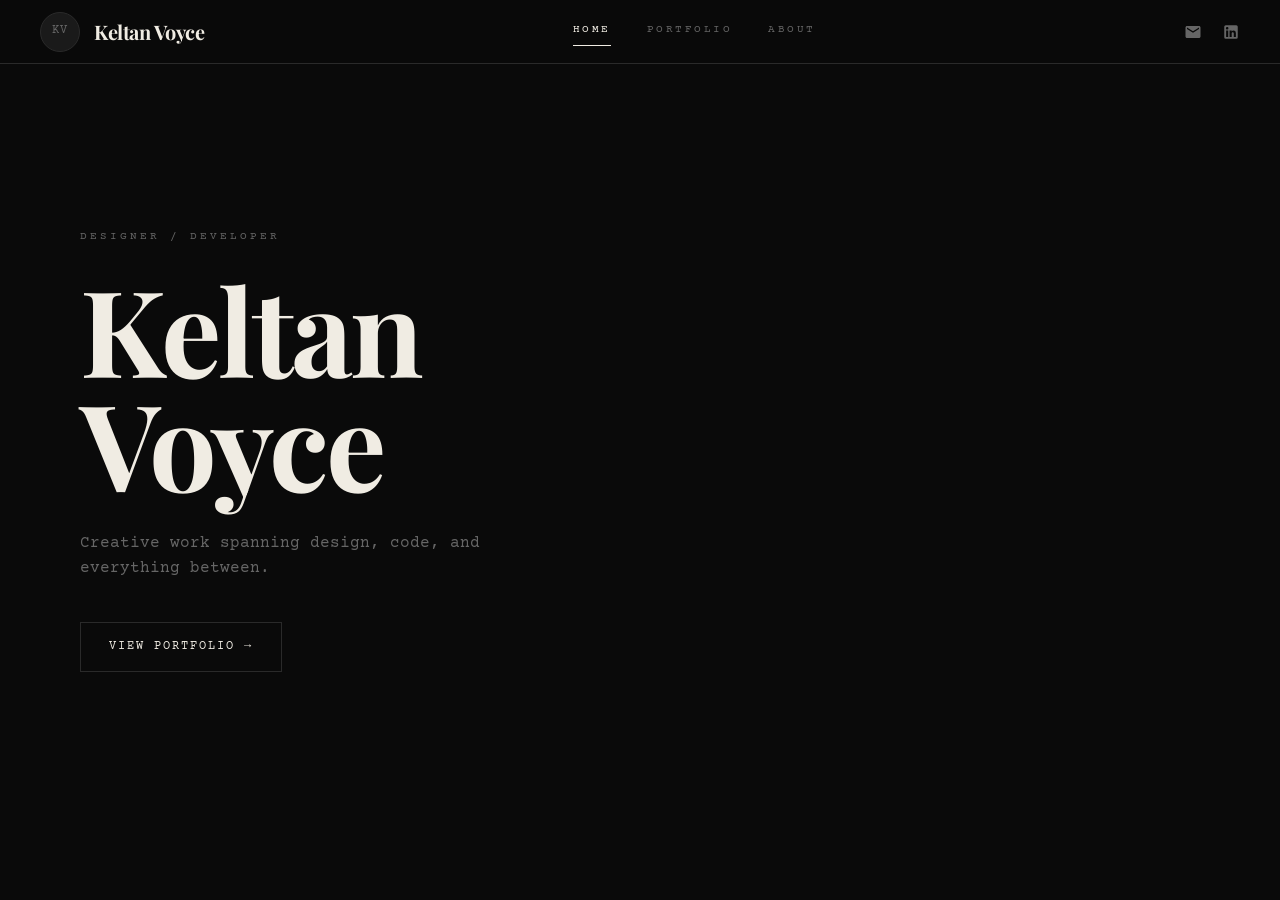
==== index.html @ 8bb9704a "Initial portfolio deployment" ====
<!DOCTYPE html>
<html lang="en">
<head>
  <meta charset="UTF-8">
  <meta name="viewport" content="width=device-width, initial-scale=1.0">
  <title>Keltan Voyce</title>
  <link rel="stylesheet" href="css/style.css">
</head>
<body>

  <nav>
    <a class="nav-left" href="index.html">
      <div class="nav-avatar">
        <!-- <img src="images/profile.jpg" alt="Keltan Voyce"> -->
        <span class="initials">KV</span>
      </div>
      <span class="nav-name">Keltan Voyce</span>
    </a>

    <div class="nav-links">
      <a href="index.html" class="active">Home</a>
      <a href="portfolio.html">Portfolio</a>
      <a href="about.html">About</a>
    </div>

    <div class="nav-icons">
      <a href="mailto:your@email.com" title="Email" aria-label="Send email">
        <svg viewBox="0 0 24 24"><path d="M20 4H4C2.9 4 2 4.9 2 6v12c0 1.1.9 2 2 2h16c1.1 0 2-.9 2-2V6c0-1.1-.9-2-2-2zm0 4l-8 5-8-5V6l8 5 8-5v2z"/></svg>
      </a>
      <a href="https://linkedin.com/in/yourprofile" title="LinkedIn" aria-label="LinkedIn" target="_blank" rel="noopener">
        <svg viewBox="0 0 24 24"><path d="M19 3A2 2 0 0 1 21 5V19A2 2 0 0 1 19 21H5A2 2 0 0 1 3 19V5A2 2 0 0 1 5 3H19M18.5 18.5V13.2A3.26 3.26 0 0 0 15.24 9.94C14.39 9.94 13.4 10.46 12.92 11.24V10.13H10.13V18.5H12.92V13.57C12.92 12.8 13.54 12.17 14.31 12.17A1.4 1.4 0 0 1 15.71 13.57V18.5H18.5M6.88 8.56A1.68 1.68 0 0 0 8.56 6.88C8.56 5.95 7.81 5.19 6.88 5.19A1.69 1.69 0 0 0 5.19 6.88C5.19 7.81 5.95 8.56 6.88 8.56M8.27 18.5V10.13H5.5V18.5H8.27Z"/></svg>
      </a>
    </div>
  </nav>

  <main class="home-main">
    <div class="home-hero">
      <p class="home-eyebrow">Designer / Developer</p>
      <h1 class="home-title">Keltan<br>Voyce</h1>
      <p class="home-sub">
        <!--  Write a short tagline or bio here  -->
        Creative work spanning design, code, and everything between.
      </p>
      <a href="portfolio.html" class="home-cta">View Portfolio →</a>
    </div>
  </main>

  <script src="js/main.js"></script>
</body>
</html>
---- css/style.css ----
/* ─────────────────────────────────────────
   Keltan Voyce Portfolio — style.css
   ───────────────────────────────────────── */

@import url('https://fonts.googleapis.com/css2?family=Playfair+Display:wght@400;700&family=Courier+Prime:wght@400;700&display=swap');

/* ── RESET ── */
*, *::before, *::after {
  box-sizing: border-box;
  margin: 0;
  padding: 0;
}

/* ── TOKENS ── */
:root {
  --bg:          #0a0a0a;
  --fg:          #f0ece3;
  --muted:       #666;
  --border:      #2a2a2a;
  --border-hover:#444;
  --nav-h:       64px;
  --margin-w:    120px;
  --font-serif:  'Playfair Display', Georgia, serif;
  --font-mono:   'Courier Prime', 'Courier New', monospace;
}

/* ── BASE ── */
html { scroll-behavior: smooth; }

body {
  background: var(--bg);
  color: var(--fg);
  font-family: var(--font-mono);
  font-size: 15px;
  line-height: 1.7;
  min-height: 100vh;
}

a { color: inherit; }
img { display: block; width: 100%; height: 100%; object-fit: cover; }

/* ─────────────────────────────────────────
   NAVIGATION
   ───────────────────────────────────────── */
nav {
  position: fixed;
  top: 0; left: 0; right: 0;
  height: var(--nav-h);
  background: rgba(10, 10, 10, 0.96);
  border-bottom: 1px solid var(--border);
  display: flex;
  align-items: center;
  justify-content: space-between;
  padding: 0 40px;
  z-index: 100;
  backdrop-filter: blur(10px);
  -webkit-backdrop-filter: blur(10px);
}

/* Left: avatar + name */
.nav-left {
  display: flex;
  align-items: center;
  gap: 14px;
  text-decoration: none;
  color: var(--fg);
}

.nav-avatar {
  width: 40px;
  height: 40px;
  border-radius: 50%;
  border: 1px solid var(--border);
  background: #1a1a1a;
  display: flex;
  align-items: center;
  justify-content: center;
  overflow: hidden;
  flex-shrink: 0;
}

.nav-avatar img {
  /* shown when src is set */
}

.nav-avatar .initials {
  font-size: 12px;
  letter-spacing: 1px;
  color: var(--muted);
}

.nav-name {
  font-family: var(--font-serif);
  font-size: 20px;
  font-weight: 700;
  letter-spacing: -0.5px;
}

/* Centre: page links */
.nav-links {
  display: flex;
  align-items: center;
  gap: 36px;
}

.nav-links a {
  font-size: 11px;
  text-transform: uppercase;
  letter-spacing: 2.5px;
  color: var(--muted);
  text-decoration: none;
  transition: color 0.2s;
  position: relative;
  padding-bottom: 2px;
}

.nav-links a:hover { color: var(--fg); }

.nav-links a.active {
  color: var(--fg);
}

/* Underline for active link */
.nav-links a.active::after {
  content: '';
  position: absolute;
  bottom: -4px;
  left: 0; right: 0;
  height: 1px;
  background: var(--fg);
}

/* Right: icon links */
.nav-icons {
  display: flex;
  align-items: center;
  gap: 20px;
}

.nav-icons a {
  color: var(--muted);
  text-decoration: none;
  display: flex;
  align-items: center;
  transition: color 0.2s;
}

.nav-icons a:hover { color: var(--fg); }
.nav-icons svg { width: 18px; height: 18px; fill: currentColor; }

/* ─────────────────────────────────────────
   SHARED
   ───────────────────────────────────────── */
main {
  padding-top: var(--nav-h);
}

/* ─────────────────────────────────────────
   HOME PAGE
   ───────────────────────────────────────── */
.home-main {
  min-height: 100vh;
  display: flex;
  align-items: center;
  padding: 0 80px;
}

.home-hero {
  max-width: 700px;
}

.home-eyebrow {
  font-size: 11px;
  text-transform: uppercase;
  letter-spacing: 3px;
  color: var(--muted);
  margin-bottom: 24px;
}

.home-title {
  font-family: var(--font-serif);
  font-size: clamp(64px, 10vw, 120px);
  font-weight: 700;
  line-height: 0.95;
  letter-spacing: -3px;
  margin-bottom: 32px;
}

.home-sub {
  font-size: 16px;
  color: var(--muted);
  max-width: 420px;
  margin-bottom: 40px;
  line-height: 1.6;
}

.home-cta {
  display: inline-block;
  font-size: 12px;
  letter-spacing: 2px;
  text-transform: uppercase;
  text-decoration: none;
  color: var(--fg);
  border: 1px solid var(--border);
  padding: 14px 28px;
  transition: border-color 0.2s, background 0.2s;
}

.home-cta:hover {
  border-color: var(--fg);
  background: rgba(240, 236, 227, 0.05);
}

/* ─────────────────────────────────────────
   PORTFOLIO PAGE
   ───────────────────────────────────────── */

/* Spinning "My Work" title */
.title-section {
  display: flex;
  align-items: center;
  justify-content: center;
  padding: 80px 40px 64px;
}

.spin-title {
  font-family: var(--font-serif);
  font-size: clamp(52px, 9vw, 96px);
  font-weight: 700;
  letter-spacing: -2px;
  display: inline-block;
  animation: spin3d 7s ease-in-out infinite;
  transform-origin: center center;
}

@keyframes spin3d {
  0%   { transform: perspective(700px) rotateY(0deg);   opacity: 1;   }
  22%  { transform: perspective(700px) rotateY(90deg);  opacity: 0.2; }
  50%  { transform: perspective(700px) rotateY(180deg); opacity: 1;   }
  72%  { transform: perspective(700px) rotateY(270deg); opacity: 0.2; }
  100% { transform: perspective(700px) rotateY(360deg); opacity: 1;   }
}

/* Gallery layout with side margins */
.gallery-wrapper {
  display: flex;
  min-height: 70vh;
}

/* Side art margins */
.side-margin {
  width: var(--margin-w);
  flex-shrink: 0;
  display: flex;
  flex-direction: column;
  align-items: center;
  justify-content: center;
  padding: 40px 12px;
  gap: 0;
}

.side-margin.left  { border-right: 1px solid var(--border); }
.side-margin.right { border-left:  1px solid var(--border); }

.side-art-deco {
  width: 1px;
  flex: 1;
  max-height: 160px;
  background: linear-gradient(to bottom, transparent, var(--border), transparent);
}

.side-art-placeholder {
  writing-mode: vertical-rl;
  font-size: 9px;
  letter-spacing: 4px;
  text-transform: uppercase;
  color: var(--border);
  padding: 16px 0;
}

/* Drop your art image in the margin: */
.side-art-img {
  width: 90px;
  height: auto;
  object-fit: contain;
}

/* 2-column gallery grid */
.gallery-grid {
  flex: 1;
  display: grid;
  grid-template-columns: 1fr 1fr;
  gap: 2px;
  padding: 2px;
  align-content: start;
}

/* Each project card */
.gallery-item {
  position: relative;
  aspect-ratio: 4 / 3;
  display: block;
  text-decoration: none;
  overflow: hidden;
  border: 1px solid var(--border);
  background: #0f0f0f;
  transition: border-color 0.3s;
}

.gallery-item:hover {
  border-color: var(--border-hover);
}

.gallery-item-inner {
  width: 100%;
  height: 100%;
  transition: transform 0.5s cubic-bezier(0.25, 0.46, 0.45, 0.94);
}

.gallery-item:hover .gallery-item-inner {
  transform: scale(1.04);
}

/* Hover overlay */
.gallery-overlay {
  position: absolute;
  inset: 0;
  background: rgba(10, 10, 10, 0.75);
  display: flex;
  flex-direction: column;
  align-items: center;
  justify-content: center;
  gap: 6px;
  opacity: 0;
  transition: opacity 0.3s ease;
  border: 2px solid rgba(240, 236, 227, 0.3);
}

.gallery-item:hover .gallery-overlay {
  opacity: 1;
}

.overlay-title {
  font-family: var(--font-serif);
  font-size: 22px;
  font-weight: 700;
  color: var(--fg);
}

.overlay-sub {
  font-size: 10px;
  letter-spacing: 3px;
  text-transform: uppercase;
  color: rgba(240, 236, 227, 0.55);
}

.overlay-arrow {
  position: absolute;
  bottom: 18px;
  right: 20px;
  font-size: 18px;
  color: var(--fg);
}

/* Image placeholders (swap for real <img> tags) */
.img-placeholder {
  width: 100%; height: 100%;
}

.img-1 { background: repeating-linear-gradient(45deg,  #161616, #161616 2px, #1c1c1c 2px, #1c1c1c 10px); }
.img-2 { background: radial-gradient(ellipse at 30% 40%, #1e1e1e 0%, #0d0d0d 70%); }
.img-3 { background: repeating-linear-gradient(0deg,   #161616, #161616 3px, #111 3px, #111 12px); }
.img-4 { background: radial-gradient(circle at 70% 60%, #1a1a1a 0%, #0c0c0c 60%); }
.img-5 { background: repeating-linear-gradient(-45deg, #181818, #181818 2px, #0f0f0f 2px, #0f0f0f 8px); }
.img-6 { background: radial-gradient(ellipse at 50% 20%, #1b1b1b 0%, #090909 80%); }

/* ─────────────────────────────────────────
   ABOUT PAGE
   ───────────────────────────────────────── */
.about-main {
  min-height: 100vh;
  display: flex;
  align-items: center;
  padding: 80px 80px;
}

.about-grid {
  display: grid;
  grid-template-columns: 1fr 1.6fr;
  gap: 80px;
  max-width: 960px;
  width: 100%;
}

.about-photo-placeholder {
  aspect-ratio: 3 / 4;
  background: #111;
  border: 1px solid var(--border);
  display: flex;
  align-items: center;
  justify-content: center;
  font-family: var(--font-serif);
  font-size: 48px;
  color: var(--border);
}

.about-eyebrow {
  font-size: 10px;
  text-transform: uppercase;
  letter-spacing: 3px;
  color: var(--muted);
  margin-bottom: 16px;
}

.about-heading {
  font-family: var(--font-serif);
  font-size: 42px;
  font-weight: 700;
  letter-spacing: -1px;
  margin-bottom: 32px;
}

.about-body p {
  color: rgba(240, 236, 227, 0.75);
  margin-bottom: 16px;
  line-height: 1.8;
}

.about-contact {
  margin-top: 40px;
  display: flex;
  flex-direction: column;
  gap: 12px;
}

.contact-link {
  display: inline-flex;
  align-items: center;
  gap: 10px;
  text-decoration: none;
  color: var(--muted);
  font-size: 13px;
  transition: color 0.2s;
}

.contact-link:hover { color: var(--fg); }
.contact-link svg { width: 16px; height: 16px; fill: currentColor; flex-shrink: 0; }

/* ─────────────────────────────────────────
   PROJECT PAGE
   ───────────────────────────────────────── */
.project-main {
  max-width: 860px;
  margin: 0 auto;
  padding: 60px 40px 120px;
}

.project-back {
  margin-bottom: 48px;
}

.project-back a {
  font-size: 11px;
  text-transform: uppercase;
  letter-spacing: 2px;
  color: var(--muted);
  text-decoration: none;
  transition: color 0.2s;
}

.project-back a:hover { color: var(--fg); }

.project-header {
  margin-bottom: 48px;
}

.project-category {
  font-size: 10px;
  text-transform: uppercase;
  letter-spacing: 3px;
  color: var(--muted);
  margin-bottom: 12px;
}

.project-title {
  font-family: var(--font-serif);
  font-size: clamp(36px, 6vw, 64px);
  font-weight: 700;
  letter-spacing: -2px;
  line-height: 1;
  margin-bottom: 20px;
}

.project-tagline {
  font-size: 16px;
  color: var(--muted);
  max-width: 500px;
  line-height: 1.6;
}

.project-hero {
  width: 100%;
  aspect-ratio: 16 / 9;
  overflow: hidden;
  margin-bottom: 64px;
  border: 1px solid var(--border);
}

.project-hero-placeholder {
  width: 100%;
  height: 100%;
  background: #111;
}

.project-body {
  display: grid;
  grid-template-columns: 180px 1fr;
  gap: 60px;
  margin-bottom: 80px;
}

.project-meta {
  display: flex;
  flex-direction: column;
  gap: 24px;
}

.meta-item {
  display: flex;
  flex-direction: column;
  gap: 4px;
}

.meta-label {
  font-size: 9px;
  text-transform: uppercase;
  letter-spacing: 2px;
  color: var(--muted);
}

.meta-value {
  font-size: 13px;
  color: var(--fg);
}

.project-text h2 {
  font-family: var(--font-serif);
  font-size: 24px;
  font-weight: 700;
  margin: 0 0 16px;
  padding-top: 40px;
}

.project-text h2:first-child { padding-top: 0; }

.project-text p {
  color: rgba(240, 236, 227, 0.75);
  line-height: 1.8;
  margin-bottom: 20px;
}

.project-text img {
  width: 100%;
  margin: 32px 0;
  border: 1px solid var(--border);
}

.project-nav {
  border-top: 1px solid var(--border);
  padding-top: 40px;
  text-align: right;
}

.project-next {
  font-size: 11px;
  text-transform: uppercase;
  letter-spacing: 2px;
  color: var(--muted);
  text-decoration: none;
  transition: color 0.2s;
}

.project-next:hover { color: var(--fg); }

/* ─────────────────────────────────────────
   RESPONSIVE
   ───────────────────────────────────────── */
@media (max-width: 900px) {
  :root { --margin-w: 0px; }

  nav { padding: 0 20px; }

  .nav-name { font-size: 17px; }
  .nav-links { gap: 20px; }

  .side-margin { display: none; }

  .home-main  { padding: 60px 24px; }
  .about-main { padding: 60px 24px; }

  .about-grid {
    grid-template-columns: 1fr;
    gap: 40px;
  }

  .project-main { padding: 48px 24px 80px; }

  .project-body {
    grid-template-columns: 1fr;
    gap: 40px;
  }

  .project-meta { flex-direction: row; flex-wrap: wrap; gap: 20px; }
}

@media (max-width: 600px) {
  .nav-links a:not(.active) { display: none; }

  .gallery-grid {
    grid-template-columns: 1fr;
  }

  .home-title { letter-spacing: -2px; }
}
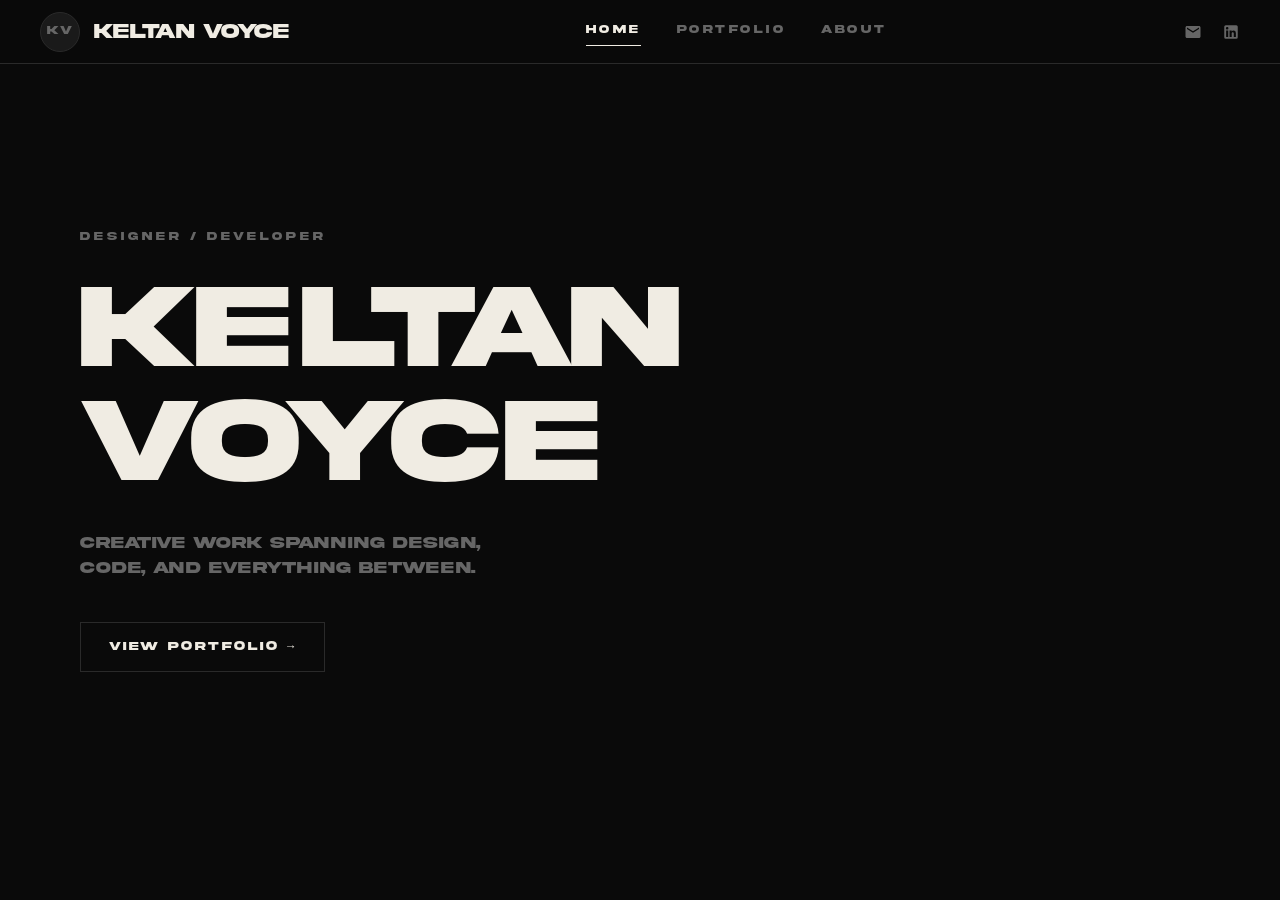
==== commit d95a11e6: "Add real email and LinkedIn links" ====
--- a/index.html
+++ b/index.html
@@ -24,10 +24,10 @@
     </div>
 
     <div class="nav-icons">
-      <a href="mailto:your@email.com" title="Email" aria-label="Send email">
+      <a href="mailto:keltanvoy@gmail.com" title="Email" aria-label="Send email">
         <svg viewBox="0 0 24 24"><path d="M20 4H4C2.9 4 2 4.9 2 6v12c0 1.1.9 2 2 2h16c1.1 0 2-.9 2-2V6c0-1.1-.9-2-2-2zm0 4l-8 5-8-5V6l8 5 8-5v2z"/></svg>
       </a>
-      <a href="https://linkedin.com/in/yourprofile" title="LinkedIn" aria-label="LinkedIn" target="_blank" rel="noopener">
+      <a href="https://www.linkedin.com/in/keltan-voyce-00b144232/" title="LinkedIn" aria-label="LinkedIn" target="_blank" rel="noopener">
         <svg viewBox="0 0 24 24"><path d="M19 3A2 2 0 0 1 21 5V19A2 2 0 0 1 19 21H5A2 2 0 0 1 3 19V5A2 2 0 0 1 5 3H19M18.5 18.5V13.2A3.26 3.26 0 0 0 15.24 9.94C14.39 9.94 13.4 10.46 12.92 11.24V10.13H10.13V18.5H12.92V13.57C12.92 12.8 13.54 12.17 14.31 12.17A1.4 1.4 0 0 1 15.71 13.57V18.5H18.5M6.88 8.56A1.68 1.68 0 0 0 8.56 6.88C8.56 5.95 7.81 5.19 6.88 5.19A1.69 1.69 0 0 0 5.19 6.88C5.19 7.81 5.95 8.56 6.88 8.56M8.27 18.5V10.13H5.5V18.5H8.27Z"/></svg>
       </a>
     </div>
--- a/css/style.css
+++ b/css/style.css
@@ -2,7 +2,12 @@
    Keltan Voyce Portfolio — style.css
    ───────────────────────────────────────── */
 
-@import url('https://fonts.googleapis.com/css2?family=Playfair+Display:wght@400;700&family=Courier+Prime:wght@400;700&display=swap');
+@font-face {
+  font-family: 'Akira Expanded';
+  src: url('../fonts/AkiraExpandedDemo.otf') format('opentype');
+  font-weight: normal;
+  font-style: normal;
+}
 
 /* ── RESET ── */
 *, *::before, *::after {
@@ -20,8 +25,8 @@
   --border-hover:#444;
   --nav-h:       64px;
   --margin-w:    120px;
-  --font-serif:  'Playfair Display', Georgia, serif;
-  --font-mono:   'Courier Prime', 'Courier New', monospace;
+  --font-serif:  'Akira Expanded', Georgia, serif;
+  --font-mono:   'Akira Expanded', 'Courier New', monospace;
 }
 
 /* ── BASE ── */
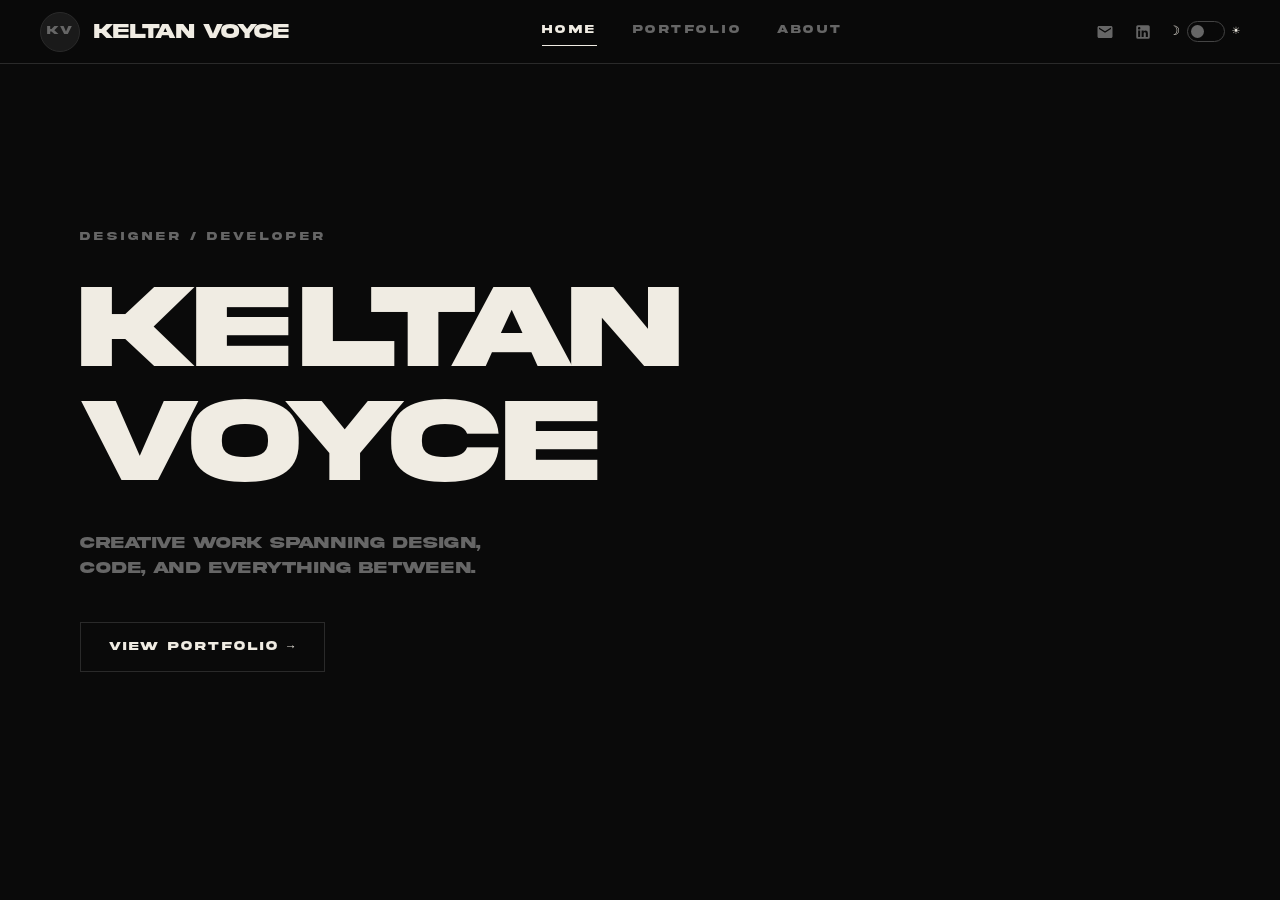
==== commit 5bb11463: "Add day/night theme toggle and blue My Work text" ====
--- a/index.html
+++ b/index.html
@@ -30,6 +30,12 @@
       <a href="https://www.linkedin.com/in/keltan-voyce-00b144232/" title="LinkedIn" aria-label="LinkedIn" target="_blank" rel="noopener">
         <svg viewBox="0 0 24 24"><path d="M19 3A2 2 0 0 1 21 5V19A2 2 0 0 1 19 21H5A2 2 0 0 1 3 19V5A2 2 0 0 1 5 3H19M18.5 18.5V13.2A3.26 3.26 0 0 0 15.24 9.94C14.39 9.94 13.4 10.46 12.92 11.24V10.13H10.13V18.5H12.92V13.57C12.92 12.8 13.54 12.17 14.31 12.17A1.4 1.4 0 0 1 15.71 13.57V18.5H18.5M6.88 8.56A1.68 1.68 0 0 0 8.56 6.88C8.56 5.95 7.81 5.19 6.88 5.19A1.69 1.69 0 0 0 5.19 6.88C5.19 7.81 5.95 8.56 6.88 8.56M8.27 18.5V10.13H5.5V18.5H8.27Z"/></svg>
       </a>
+      <label class="theme-toggle" title="Toggle day/night">
+        <span class="toggle-icon">☽</span>
+        <input type="checkbox" id="theme-switch">
+        <span class="toggle-track"><span class="toggle-thumb"></span></span>
+        <span class="toggle-icon">☀</span>
+      </label>
     </div>
   </nav>
 
--- a/css/style.css
+++ b/css/style.css
@@ -23,10 +23,25 @@
   --muted:       #666;
   --border:      #2a2a2a;
   --border-hover:#444;
+  --nav-bg:      rgba(10, 10, 10, 0.96);
+  --overlay-bg:  rgba(10, 10, 10, 0.75);
+  --fg-muted:    rgba(240, 236, 227, 0.75);
   --nav-h:       64px;
-  --margin-w:    120px;
+  --margin-w:    220px;
   --font-serif:  'Akira Expanded', Georgia, serif;
   --font-mono:   'Akira Expanded', 'Courier New', monospace;
+}
+
+/* ── LIGHT THEME ── */
+body.light {
+  --bg:          #f0ece3;
+  --fg:          #0a0a0a;
+  --muted:       #888;
+  --border:      #d0cdc7;
+  --border-hover:#aaa;
+  --nav-bg:      rgba(240, 236, 227, 0.96);
+  --overlay-bg:  rgba(240, 236, 227, 0.85);
+  --fg-muted:    rgba(10, 10, 10, 0.7);
 }
 
 /* ── BASE ── */
@@ -51,7 +66,7 @@
   position: fixed;
   top: 0; left: 0; right: 0;
   height: var(--nav-h);
-  background: rgba(10, 10, 10, 0.96);
+  background: var(--nav-bg);
   border-bottom: 1px solid var(--border);
   display: flex;
   align-items: center;
@@ -153,6 +168,44 @@
 .nav-icons a:hover { color: var(--fg); }
 .nav-icons svg { width: 18px; height: 18px; fill: currentColor; }
 
+/* ── THEME TOGGLE ── */
+.theme-toggle {
+  display: flex;
+  align-items: center;
+  gap: 7px;
+  cursor: pointer;
+  user-select: none;
+}
+.theme-toggle input { display: none; }
+.toggle-track {
+  width: 38px;
+  height: 21px;
+  border: 1px solid var(--border-hover);
+  border-radius: 12px;
+  position: relative;
+  transition: border-color 0.3s, background 0.3s;
+  background: transparent;
+  flex-shrink: 0;
+}
+.toggle-thumb {
+  position: absolute;
+  top: 3px;
+  left: 3px;
+  width: 13px;
+  height: 13px;
+  border-radius: 50%;
+  background: var(--muted);
+  transition: transform 0.3s, background 0.3s;
+}
+body.light .toggle-thumb {
+  transform: translateX(17px);
+  background: var(--fg);
+}
+.toggle-icon {
+  font-size: 13px;
+  line-height: 1;
+}
+
 /* ─────────────────────────────────────────
    SHARED
    ───────────────────────────────────────── */
@@ -229,6 +282,7 @@
 }
 
 .spin-title {
+  position: relative;
   font-family: var(--font-serif);
   font-size: clamp(52px, 9vw, 96px);
   font-weight: 700;
@@ -236,6 +290,27 @@
   display: inline-block;
   animation: spin3d 7s ease-in-out infinite;
   transform-origin: center center;
+}
+
+/* Base solid layer */
+.spin-title .layer {
+  position: absolute;
+  top: 0;
+  left: 0;
+  white-space: nowrap;
+  color: transparent;
+  -webkit-text-stroke: 1.5px rgba(0, 0, 255, 0.55);
+}
+.spin-title .layer-1 { transform: translate(-6px,  -6px); -webkit-text-stroke-color: rgba(0,0,255,0.45); }
+.spin-title .layer-2 { transform: translate(-12px, -12px); -webkit-text-stroke-color: rgba(0,0,255,0.35); }
+.spin-title .layer-3 { transform: translate(-18px, -18px); -webkit-text-stroke-color: rgba(0,0,255,0.22); }
+.spin-title .layer-4 { transform: translate(-24px, -24px); -webkit-text-stroke-color: rgba(0,0,255,0.10); }
+
+/* Solid base text on top */
+.spin-title .layer-base {
+  position: relative;
+  color: #0000ff;
+  -webkit-text-stroke: 0;
 }
 
 @keyframes spin3d {
@@ -330,7 +405,7 @@
 .gallery-overlay {
   position: absolute;
   inset: 0;
-  background: rgba(10, 10, 10, 0.75);
+  background: var(--overlay-bg);
   display: flex;
   flex-direction: column;
   align-items: center;
@@ -426,7 +501,7 @@
 }
 
 .about-body p {
-  color: rgba(240, 236, 227, 0.75);
+  color: var(--fg-muted);
   margin-bottom: 16px;
   line-height: 1.8;
 }
@@ -559,7 +634,7 @@
 .project-text h2:first-child { padding-top: 0; }
 
 .project-text p {
-  color: rgba(240, 236, 227, 0.75);
+  color: var(--fg-muted);
   line-height: 1.8;
   margin-bottom: 20px;
 }
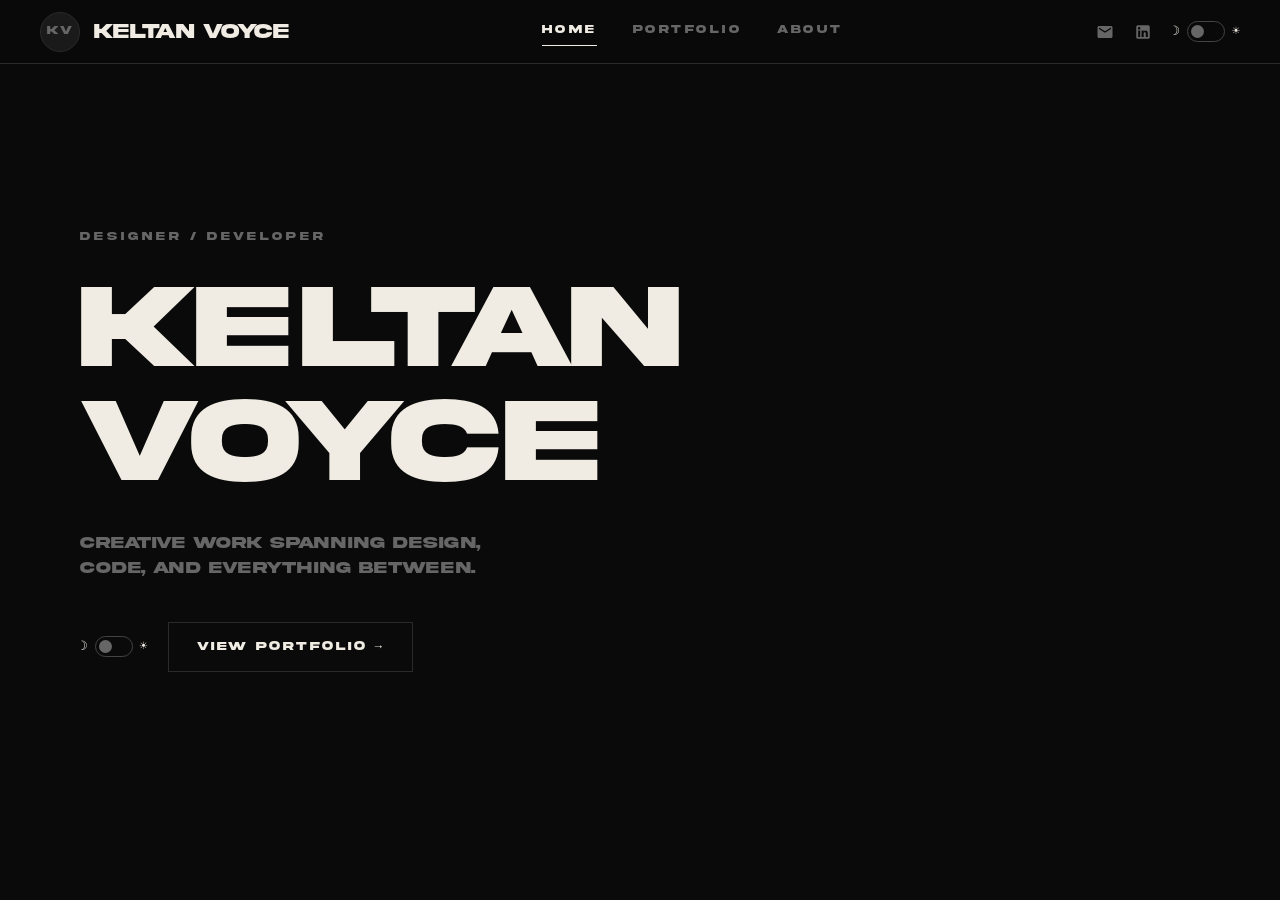
==== commit 09ca1a61: "Add theme toggle to left of View Portfolio button on home page" ====
--- a/index.html
+++ b/index.html
@@ -32,7 +32,7 @@
       </a>
       <label class="theme-toggle" title="Toggle day/night">
         <span class="toggle-icon">☽</span>
-        <input type="checkbox" id="theme-switch">
+        <input type="checkbox" class="theme-switch">
         <span class="toggle-track"><span class="toggle-thumb"></span></span>
         <span class="toggle-icon">☀</span>
       </label>
@@ -47,7 +47,15 @@
         <!--  Write a short tagline or bio here  -->
         Creative work spanning design, code, and everything between.
       </p>
-      <a href="portfolio.html" class="home-cta">View Portfolio →</a>
+      <div class="home-cta-row">
+        <label class="theme-toggle" title="Toggle day/night">
+          <span class="toggle-icon">☽</span>
+          <input type="checkbox" class="theme-switch">
+          <span class="toggle-track"><span class="toggle-thumb"></span></span>
+          <span class="toggle-icon">☀</span>
+        </label>
+        <a href="portfolio.html" class="home-cta">View Portfolio →</a>
+      </div>
     </div>
   </main>
 
--- a/css/style.css
+++ b/css/style.css
@@ -269,6 +269,12 @@
   background: rgba(240, 236, 227, 0.05);
 }
 
+.home-cta-row {
+  display: flex;
+  align-items: center;
+  gap: 20px;
+}
+
 /* ─────────────────────────────────────────
    PORTFOLIO PAGE
    ───────────────────────────────────────── */
@@ -288,7 +294,7 @@
   font-weight: 700;
   letter-spacing: -2px;
   display: inline-block;
-  animation: spin3d 7s ease-in-out infinite;
+  animation: spin3d 18s linear infinite;
   transform-origin: center center;
 }
 
@@ -314,11 +320,11 @@
 }
 
 @keyframes spin3d {
-  0%   { transform: perspective(700px) rotateY(0deg);   opacity: 1;   }
-  22%  { transform: perspective(700px) rotateY(90deg);  opacity: 0.2; }
-  50%  { transform: perspective(700px) rotateY(180deg); opacity: 1;   }
-  72%  { transform: perspective(700px) rotateY(270deg); opacity: 0.2; }
-  100% { transform: perspective(700px) rotateY(360deg); opacity: 1;   }
+  0%   { transform: perspective(700px) rotateY(0deg);   opacity: 1;    }
+  25%  { transform: perspective(700px) rotateY(90deg);  opacity: 0.15; }
+  50%  { transform: perspective(700px) rotateY(180deg); opacity: 1;    }
+  75%  { transform: perspective(700px) rotateY(270deg); opacity: 0.15; }
+  100% { transform: perspective(700px) rotateY(360deg); opacity: 1;    }
 }
 
 /* Gallery layout with side margins */
